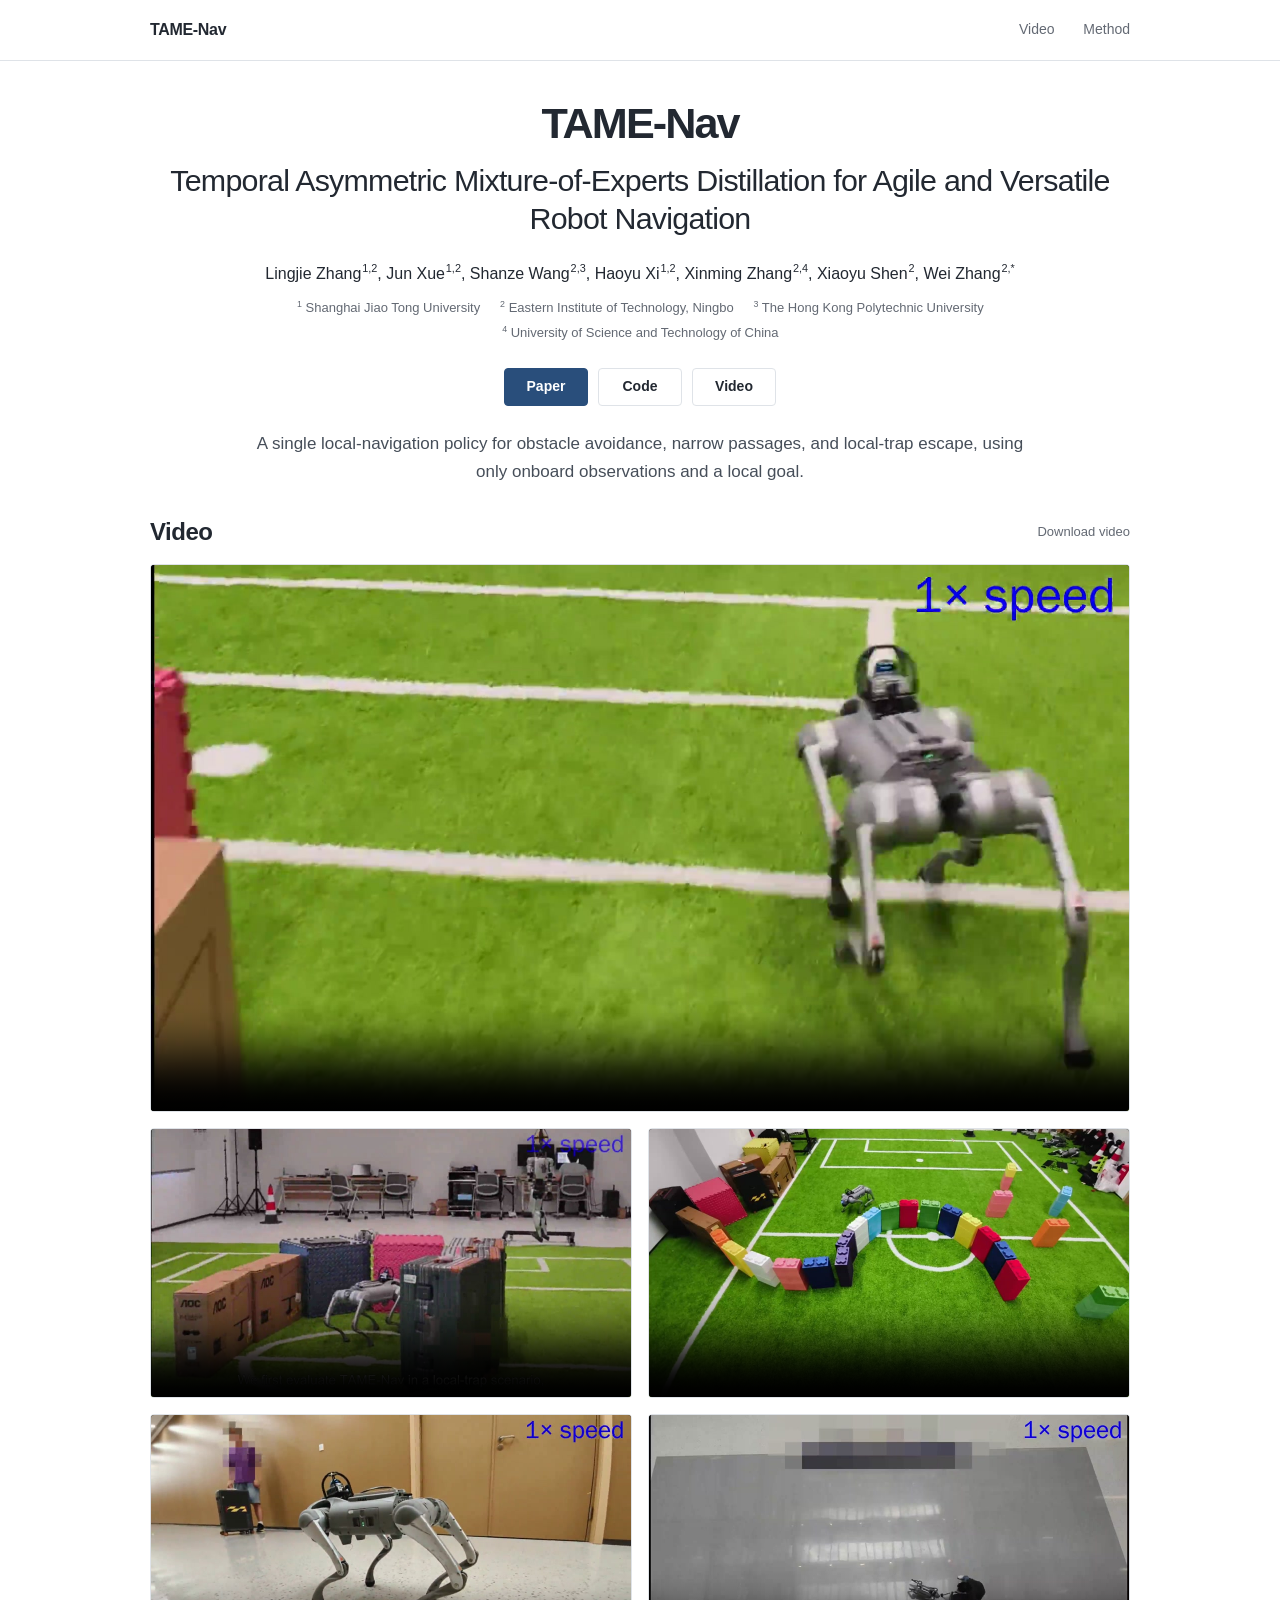
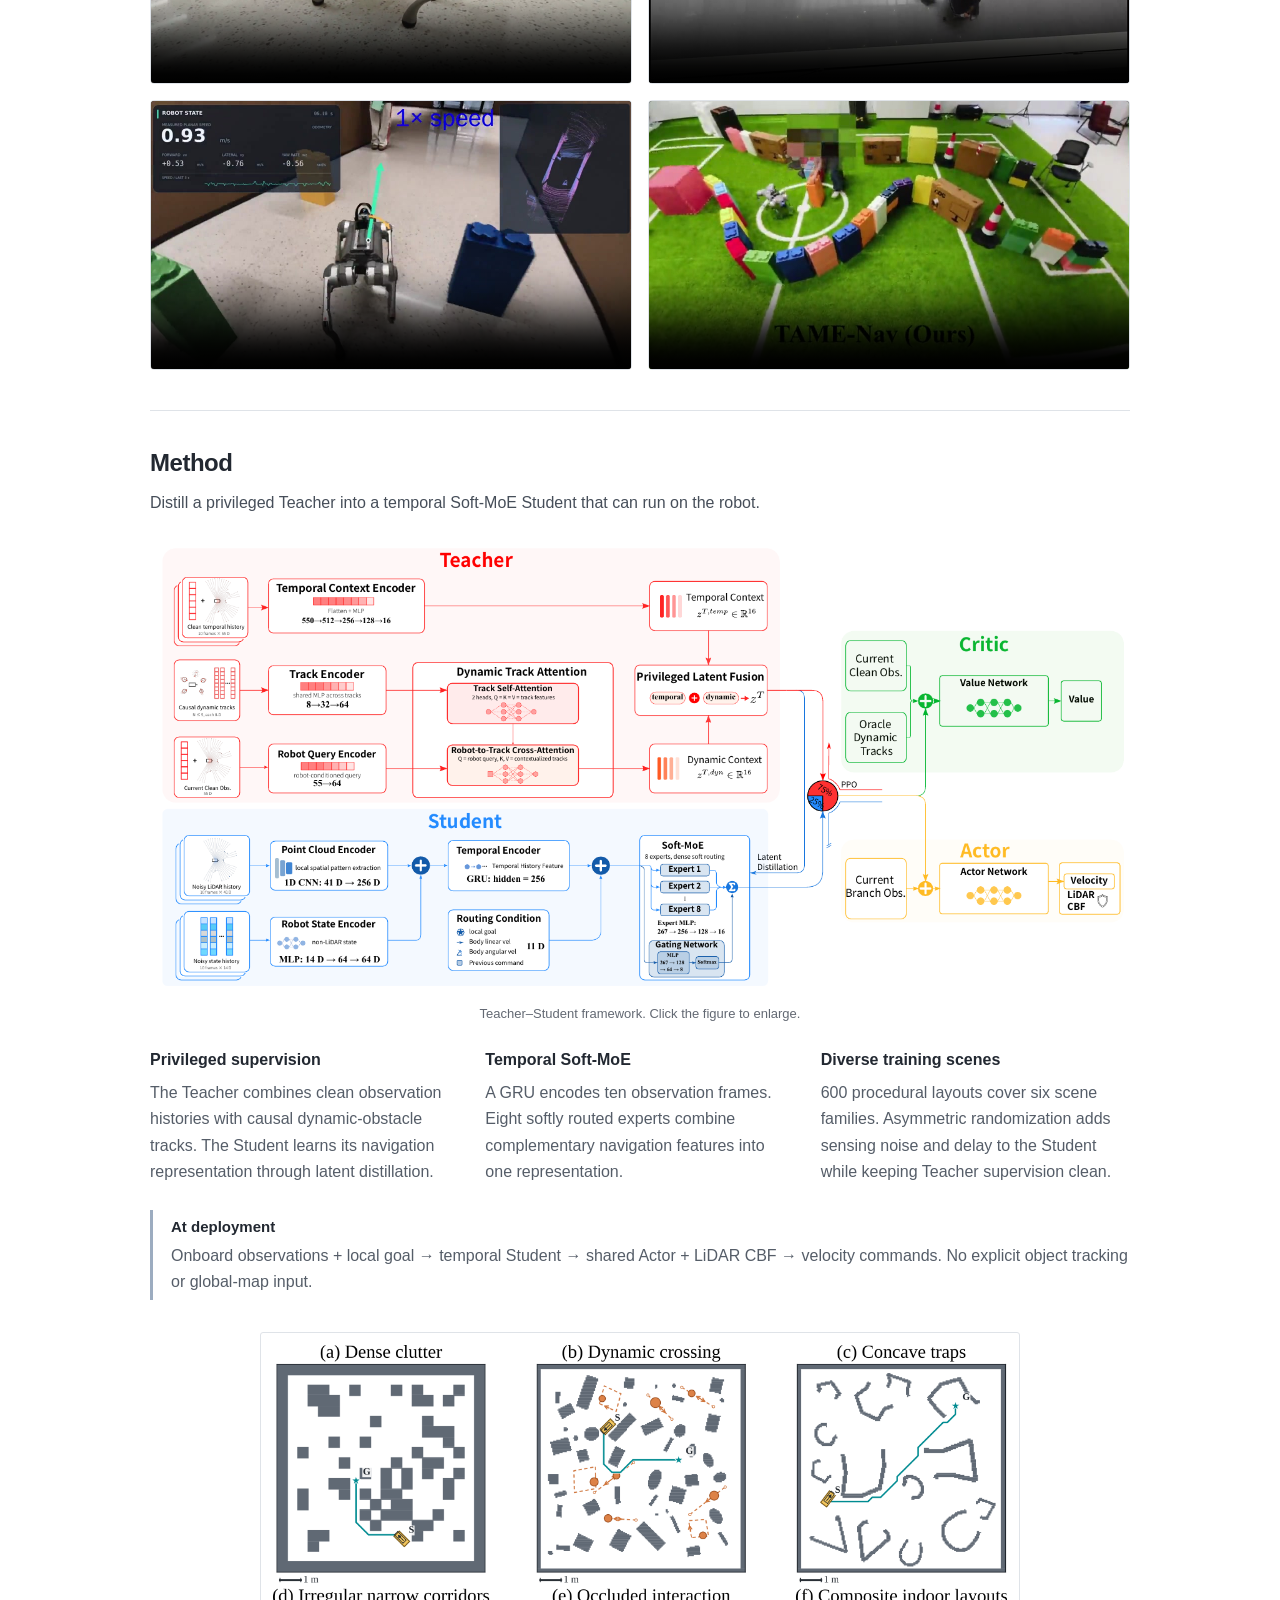
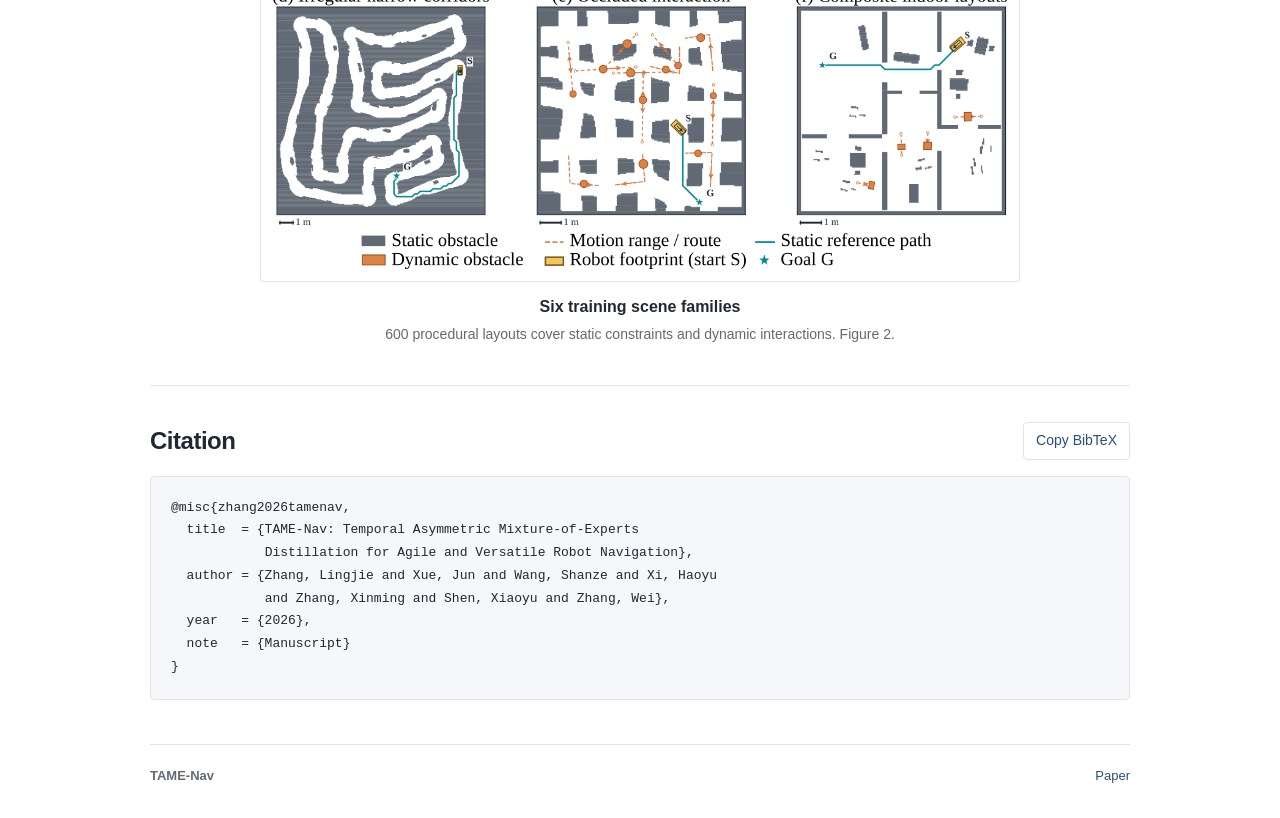
==== TAME-Nav/index.html @ 1a313aae "Publish TAME-Nav research website" ====
<!doctype html>
<html lang="en">
<head>
  <meta charset="utf-8">
  <meta name="viewport" content="width=device-width, initial-scale=1">
  <meta name="theme-color" content="#ffffff">
  <meta name="description" content="TAME-Nav: temporal asymmetric mixture-of-experts distillation for robot navigation. Paper, video demonstrations, and method overview.">
  <meta property="og:title" content="TAME-Nav | Robot Navigation">
  <meta property="og:description" content="A single local-navigation policy for obstacle avoidance, narrow passages, and local-trap escape.">
  <meta property="og:type" content="website">
  <meta property="og:url" content="https://zljjacob.github.io/TAME-Nav/">
  <link rel="canonical" href="https://zljjacob.github.io/TAME-Nav/">
  <title>TAME-Nav | Robot Navigation</title>
  <link rel="icon" type="image/svg+xml" href="data:image/svg+xml,%3Csvg xmlns='http://www.w3.org/2000/svg' viewBox='0 0 40 40'%3E%3Crect width='40' height='40' rx='5' fill='%23243e63'/%3E%3Cpath d='M10 12h20M20 12v18' fill='none' stroke='white' stroke-width='4'/%3E%3C/svg%3E">
  <link rel="stylesheet" href="styles.css">
  <script src="app.js" defer></script>
</head>
<body>
  <a class="skip-link" href="#main">Skip to content</a>
  <header class="site-header"><div class="header-inner">
    <a class="wordmark" href="#main">TAME-Nav</a>
    <nav aria-label="Main navigation">
      <a href="#video">Video</a>
      <a href="#method">Method</a>
    </nav>
  </div></header>
  <main id="main" class="container">
    <section class="paper-header" aria-labelledby="paper-title">
      <h1 id="paper-title"><strong>TAME-Nav</strong><span>Temporal Asymmetric Mixture-of-Experts Distillation for Agile and Versatile Robot Navigation</span></h1>
      <p class="authors">Lingjie Zhang<sup>1,2</sup>, Jun Xue<sup>1,2</sup>, Shanze Wang<sup>2,3</sup>, Haoyu Xi<sup>1,2</sup>, Xinming Zhang<sup>2,4</sup>, Xiaoyu Shen<sup>2</sup>, <a href="mailto:zhw@eitech.edu.cn">Wei Zhang<sup>2,*</sup></a></p>
      <div class="affiliations">
        <span><sup>1</sup> <span>Shanghai Jiao Tong University</span></span>
        <span><sup>2</sup> <span>Eastern Institute of Technology, Ningbo</span></span>
        <span><sup>3</sup> <span>The Hong Kong Polytechnic University</span></span>
        <span><sup>4</sup> <span>University of Science and Technology of China</span></span>
      </div>
      <div class="paper-links">
        <a class="button primary" href="assets/TAME-Nav.pdf" target="_blank" rel="noopener">Paper</a>
        <a class="button" href="https://github.com/zljjacob/TAME-Nav" target="_blank" rel="noopener">Code</a>
        <a class="button" href="#video">Video</a>
      </div>
      <p class="overview">A single local-navigation policy for obstacle avoidance, narrow passages, and local-trap escape, using only onboard observations and a local goal.</p>
    </section>
    <section id="video" class="video-section" aria-labelledby="video-heading">
      <div class="section-line"><h2 id="video-heading">Video</h2><a class="meta" href="assets/TAME-Nav.mp4" download="TAME-Nav.mp4">Download video</a></div>
      <div class="video-frame">
        <video id="research-video" controls playsinline preload="none" poster="assets/video-poster.jpg" width="1920" height="1072" aria-label="TAME-Nav research video">
          <source src="assets/TAME-Nav.mp4" type='video/mp4; codecs="avc1.640028, mp4a.40.2"'>
          <source src="assets/TAME-Nav.webm" type='video/webm; codecs="vp9, opus"'>
          <p><a href="assets/TAME-Nav.mp4">Download the video</a></p>
        </video>
      </div>
      <p id="video-status" class="status" role="status"></p>
      <div class="video-list">
        <div class="video-frame"><video aria-label="Video clip 1" id="trap-clip" controls playsinline preload="none" poster="assets/local-trap.jpg" width="960" height="536">
            <source src="assets/local-trap-silent.mp4" type='video/mp4; codecs="avc1.64001f"'>
            <source src="assets/local-trap-silent.webm" type='video/webm; codecs="vp9"'>
            <a href="assets/local-trap-silent.mp4">Download clip</a>
          </video></div>
        <div class="video-frame"><video aria-label="Video clip 2" id="overhead-clip" controls playsinline preload="none" poster="assets/trap-overhead.jpg" width="960" height="536">
            <source src="assets/trap-overhead-silent.mp4" type='video/mp4; codecs="avc1.64001f"'>
            <source src="assets/trap-overhead-silent.webm" type='video/webm; codecs="vp9"'>
            <a href="assets/trap-overhead-silent.mp4">Download clip</a>
          </video></div>
        <div class="video-frame"><video aria-label="Video clip 3" id="case-clip" controls playsinline preload="none" poster="assets/moving-case.jpg" width="960" height="536">
            <source src="assets/moving-case-silent.mp4" type='video/mp4; codecs="avc1.64001f"'>
            <source src="assets/moving-case-silent.webm" type='video/webm; codecs="vp9"'>
            <a href="assets/moving-case-silent.mp4">Download clip</a>
          </video></div>
        <div class="video-frame"><video aria-label="Video clip 4" id="human-clip" controls playsinline preload="none" poster="assets/human-interaction.jpg" width="960" height="536">
            <source src="assets/human-interaction-silent.mp4" type='video/mp4; codecs="avc1.64001f"'>
            <source src="assets/human-interaction-silent.webm" type='video/webm; codecs="vp9"'>
            <a href="assets/human-interaction-silent.mp4">Download clip</a>
          </video></div>
        <div class="video-frame"><video aria-label="Video clip 5" id="dynamic-clip" controls playsinline preload="none" poster="assets/dynamic-obstacles.jpg" width="960" height="536">
            <source src="assets/dynamic-obstacles-silent.mp4" type='video/mp4; codecs="avc1.64001f"'>
            <source src="assets/dynamic-obstacles-silent.webm" type='video/webm; codecs="vp9"'>
            <a href="assets/dynamic-obstacles-silent.mp4">Download clip</a>
          </video></div>
        <div class="video-frame"><video aria-label="Video clip 6" id="field-clip" controls playsinline preload="none" poster="assets/dynamic-field.jpg" width="960" height="536">
            <source src="assets/dynamic-field-silent.mp4" type='video/mp4; codecs="avc1.64001f"'>
            <source src="assets/dynamic-field-silent.webm" type='video/webm; codecs="vp9"'>
            <a href="assets/dynamic-field-silent.mp4">Download clip</a>
          </video></div>
      </div>
    </section>
    <section id="method" class="section" aria-labelledby="method-heading">
      <h2 id="method-heading">Method</h2>
      <p class="section-intro">Distill a privileged Teacher into a temporal Soft-MoE Student that can run on the robot.</p>
      <figure class="architecture">
        <a href="assets/architecture.png" target="_blank" rel="noopener" aria-label="Open full-resolution method diagram"><img src="assets/architecture.png" width="1570" height="725" loading="lazy" alt="Teacher–Student architecture: clean histories and causal obstacle tracks supervise a temporal Soft-MoE Student through latent distillation, with a shared Actor and a training-only Critic."></a>
        <figcaption>Teacher–Student framework. Click the figure to enlarge.</figcaption>
      </figure>
      <div class="method-points">
        <article><h3>Privileged supervision</h3><p>The Teacher combines clean observation histories with causal dynamic-obstacle tracks. The Student learns its navigation representation through latent distillation.</p></article>
        <article><h3>Temporal Soft-MoE</h3><p>A GRU encodes ten observation frames. Eight softly routed experts combine complementary navigation features into one representation.</p></article>
        <article><h3>Diverse training scenes</h3><p>600 procedural layouts cover six scene families. Asymmetric randomization adds sensing noise and delay to the Student while keeping Teacher supervision clean.</p></article>
      </div>
      <div class="deployment"><strong>At deployment</strong><p>Onboard observations + local goal → temporal Student → shared Actor + LiDAR CBF → velocity commands. No explicit object tracking or global-map input.</p></div>
      <figure class="training-figure paper-figure">
        <a href="assets/training-scenes.png" target="_blank" rel="noopener" aria-label="Enlarge the six training scene families"><img src="assets/training-scenes.png" width="2400" height="1716" loading="lazy" alt="Six training scene families: dense clutter, dynamic crossings, concave traps, irregular narrow corridors, occluded interactions, and composite indoor layouts."></a>
        <figcaption><strong>Six training scene families</strong><span>600 procedural layouts cover static constraints and dynamic interactions. Figure 2.</span></figcaption>
      </figure>
    </section>
    <section id="citation" class="section citation-section" aria-labelledby="citation-heading">
      <div class="section-line"><h2 id="citation-heading">Citation</h2><button type="button" id="copy-citation">Copy BibTeX</button></div>
      <pre id="bibtex">@misc{zhang2026tamenav,
  title  = {TAME-Nav: Temporal Asymmetric Mixture-of-Experts
            Distillation for Agile and Versatile Robot Navigation},
  author = {Zhang, Lingjie and Xue, Jun and Wang, Shanze and Xi, Haoyu
            and Zhang, Xinming and Shen, Xiaoyu and Zhang, Wei},
  year   = {2026},
  note   = {Manuscript}
}</pre>
      <p id="copy-status" class="status" role="status"></p>
    </section>
  </main>
  <footer class="container"><span>TAME-Nav</span><a href="assets/TAME-Nav.pdf" target="_blank" rel="noopener">Paper</a></footer>
</body>
</html>
---- TAME-Nav/styles.css ----
:root{color-scheme:light;--ink:#222831;--muted:#636973;--line:#dfe3e8;--accent:#294e7b;--wash:#f5f7fa;font-family:Arial,"Helvetica Neue","PingFang SC","Microsoft YaHei",sans-serif;font-size:16px;color:var(--ink);background:#fff;font-synthesis:none}
*{box-sizing:border-box}html{scroll-behavior:smooth;scroll-padding-top:5rem}body{margin:0;line-height:1.65}
a{color:var(--accent);text-decoration:none;text-underline-offset:3px}a:hover{text-decoration:underline}button,a{-webkit-tap-highlight-color:transparent}button{font:inherit;cursor:pointer;color:var(--accent)}button:hover{color:#112b50}
button:focus-visible,a:focus-visible,summary:focus-visible,video:focus-visible{outline:3px solid #5e85b7;outline-offset:4px}
.container,.header-inner{width:min(100% - 3rem,980px);margin-inline:auto}.site-header{border-bottom:1px solid var(--line);background:#fff}.header-inner{display:flex;justify-content:space-between;align-items:center;min-height:60px;gap:1rem}.wordmark{font-weight:700;color:var(--ink);letter-spacing:-.02em}nav{display:flex;align-items:center;gap:1.8rem;font-size:.875rem}nav a{color:var(--muted)}nav button{border:0;border-left:1px solid var(--line);background:none;padding:.15rem 0 .15rem 1.5rem;min-height:40px}
.paper-header{text-align:center;padding:38px 0 30px}h1,h2,h3,p,figure{margin:0}h1{max-width:940px;margin:auto;font-size:1.9rem;font-weight:500;line-height:1.25;letter-spacing:-.025em}h1 strong{display:block;font-size:2.7rem;line-height:1.15;font-weight:700;letter-spacing:-.045em;margin-bottom:12px}h1>span{display:block}.authors{max-width:960px;margin:22px auto 8px;font-size:1rem;line-height:1.85}sup{font-size:.68em;line-height:0;vertical-align:super;margin-left:.08em}.authors a{color:inherit}.affiliations{display:flex;flex-wrap:wrap;justify-content:center;gap:0 1.2rem;max-width:880px;margin:auto;font-size:.8125rem;color:var(--muted);line-height:1.9}.paper-links{display:flex;justify-content:center;gap:10px;margin-top:22px;flex-wrap:wrap}
.button{border:1px solid var(--line);border-radius:4px;min-width:84px;padding:5px 20px;font-size:.875rem;font-weight:600;color:var(--ink);background:#fff;display:inline-flex;align-items:center;justify-content:center;min-height:38px}.button:hover{background:var(--wash);text-decoration:none;border-color:#a5b3c4}.button.primary{background:var(--accent);border-color:var(--accent);color:#fff}.button.primary:hover{background:#183a65}.overview{max-width:800px;margin:24px auto 0;font-size:1.0625rem;line-height:1.65;color:#464e59}
h2{font-size:1.5rem;line-height:1.35;font-weight:650;letter-spacing:-.02em}h3{font-size:1rem;font-weight:650;line-height:1.5}.section-line{display:flex;align-items:center;justify-content:space-between;gap:1rem;margin-bottom:16px}.meta,.note,.architecture figcaption{font-size:.8125rem;color:var(--muted)}
.video-frame{overflow:hidden;background:#14171c;border:1px solid var(--line);border-radius:4px;line-height:0}video{display:block;width:100%;height:auto;aspect-ratio:120/67;object-fit:contain;background:#14171c}
.muted{color:var(--muted)}.note{line-height:1.6}
.section{border-top:1px solid var(--line);padding-top:36px;margin-top:40px}.section-intro{margin-top:10px;max-width:850px;color:#464e59}.architecture{margin:24px 0}.architecture img{display:block;width:100%;height:auto}.architecture figcaption{text-align:center;margin-top:10px}.method-points{display:grid;grid-template-columns:repeat(3,1fr);gap:26px;margin-top:24px}.method-points p{color:#555d68;margin-top:8px;font-size:1rem;line-height:1.65}.deployment{margin-top:24px;border-left:3px solid #9cacc0;padding:4px 0 4px 18px}.deployment strong{font-size:.9375rem}.deployment p{margin-top:3px;font-size:1rem;color:#555d68}
.citation-section{padding-bottom:12px}#copy-citation{font-size:.875rem;border:1px solid var(--line);padding:6px 12px;border-radius:4px;background:#fff;white-space:nowrap}#copy-citation:hover{background:var(--wash)}pre{font-family:ui-monospace,SFMono-Regular,Consolas,monospace;font-size:.8125rem;line-height:1.75;white-space:pre-wrap;overflow-wrap:anywhere;background:var(--wash);border:1px solid var(--line);border-radius:4px;padding:20px;margin:0}.status{font-size:.875rem;color:var(--accent)}.status:empty{display:none}.status:not(:empty){margin-top:8px}footer{border-top:1px solid var(--line);margin-top:32px!important;padding-block:20px 32px;display:flex;justify-content:space-between;align-items:baseline;gap:16px;font-size:.8125rem;color:var(--muted)}footer>span{font-weight:600}.skip-link{position:absolute;top:-100px;left:1rem;background:#fff;padding:.6rem;z-index:10}.skip-link:focus{top:8px}.sr-only{position:absolute;width:1px;height:1px;padding:0;margin:-1px;overflow:hidden;clip:rect(0,0,0,0);white-space:nowrap;border:0}
@media(min-width:1500px){.container,.header-inner{max-width:1040px}}
@media(max-width:760px){.container,.header-inner{width:calc(100% - 2rem)}.paper-header{padding-top:28px}h1{font-size:1.55rem}h1 strong{font-size:2.3rem}.authors{margin-top:18px}.overview{font-size:1rem}.method-points{grid-template-columns:1fr;gap:18px}.method-points p{margin-top:4px}.section{margin-top:30px;padding-top:28px}footer{align-items:flex-start;flex-direction:column;gap:4px}}
@media(max-width:480px){.header-inner{flex-wrap:wrap;gap:0;padding-block:8px}.wordmark{font-size:.9375rem}nav{gap:1rem}nav button{padding-left:.8rem}.paper-header{padding-top:26px}h1{font-size:1.375rem;line-height:1.35}h1 strong{font-size:2.25rem}.authors{font-size:.9375rem}.affiliations{display:grid;gap:1px;font-size:.8125rem}.paper-links{margin-top:18px}.overview{text-align:left;margin-top:22px}h2{font-size:1.375rem}.citation-section .section-line{align-items:flex-start;flex-wrap:wrap}pre{padding:14px}}
@media(prefers-reduced-motion:reduce){html{scroll-behavior:auto}}
nav{flex-wrap:wrap;max-width:100%}



@media(max-width:760px){}







.paper-figure img{display:block;width:100%;height:auto}
.paper-figure>a{display:block;border:1px solid var(--line);border-radius:3px;padding:12px;background:white}
.paper-figure>a:hover{border-color:#9aabc0}
.paper-figure figcaption{margin-top:12px;line-height:1.6;font-size:.875rem;color:var(--muted)}
.paper-figure figcaption strong{display:block;font-size:1rem;color:var(--ink);font-weight:600;margin-bottom:3px}
.paper-figure figcaption span{display:block}
.training-figure{width:min(100%,760px);margin:32px auto 0}
.training-figure figcaption{text-align:center}
@media(max-width:760px){.paper-figure>a{padding:8px}}

.video-list{display:grid;grid-template-columns:repeat(2,minmax(0,1fr));gap:16px;margin-top:16px}
.video-list .video-frame{min-width:0}
@media(max-width:760px){.video-list{grid-template-columns:1fr}}
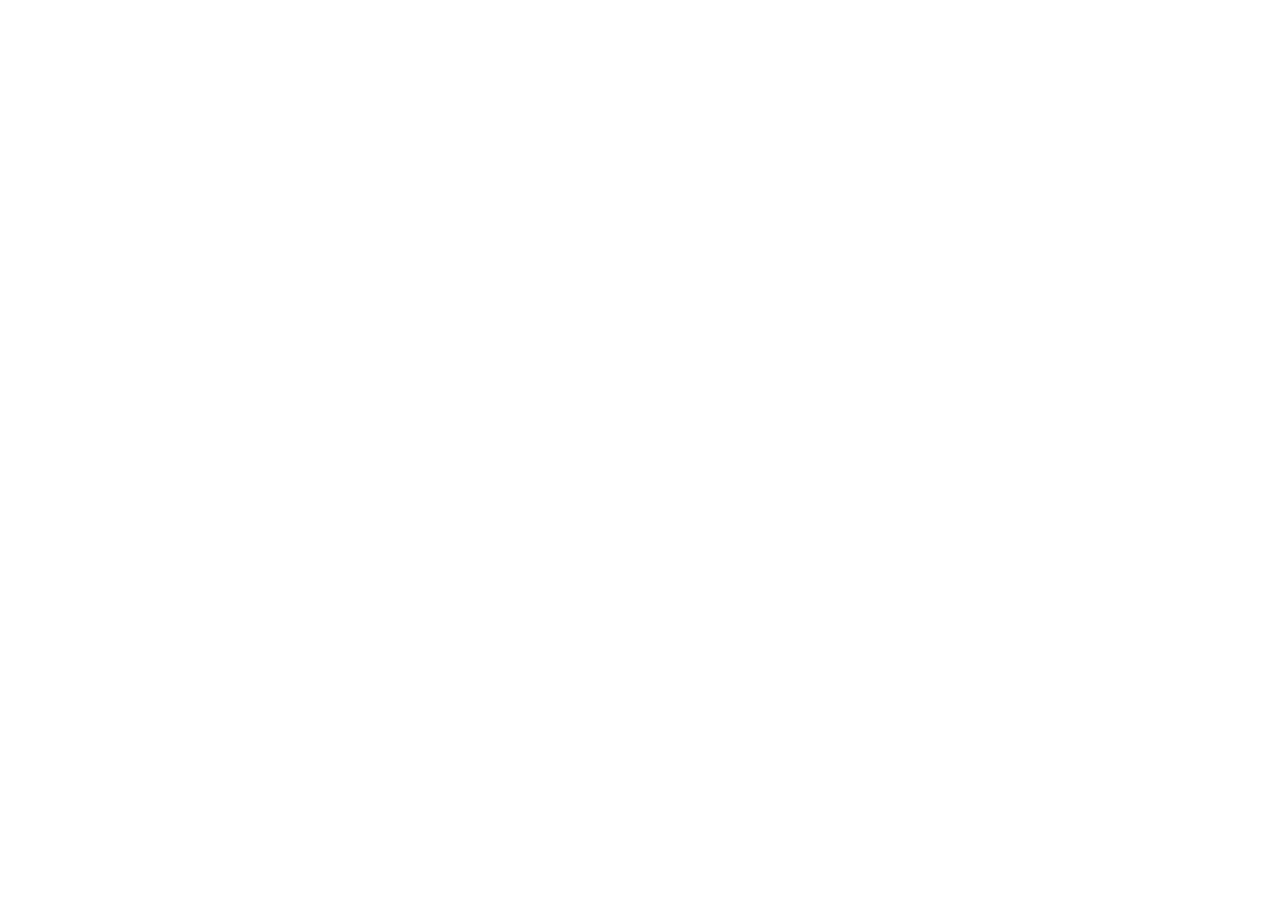
==== commit c06e61a0: "Redirect TAME-Nav website to organization Pages domain" ====
--- a/TAME-Nav/index.html
+++ b/TAME-Nav/index.html
@@ -3,118 +3,10 @@
 <head>
   <meta charset="utf-8">
   <meta name="viewport" content="width=device-width, initial-scale=1">
-  <meta name="theme-color" content="#ffffff">
-  <meta name="description" content="TAME-Nav: temporal asymmetric mixture-of-experts distillation for robot navigation. Paper, video demonstrations, and method overview.">
-  <meta property="og:title" content="TAME-Nav | Robot Navigation">
-  <meta property="og:description" content="A single local-navigation policy for obstacle avoidance, narrow passages, and local-trap escape.">
-  <meta property="og:type" content="website">
-  <meta property="og:url" content="https://zljjacob.github.io/TAME-Nav/">
-  <link rel="canonical" href="https://zljjacob.github.io/TAME-Nav/">
-  <title>TAME-Nav | Robot Navigation</title>
-  <link rel="icon" type="image/svg+xml" href="data:image/svg+xml,%3Csvg xmlns='http://www.w3.org/2000/svg' viewBox='0 0 40 40'%3E%3Crect width='40' height='40' rx='5' fill='%23243e63'/%3E%3Cpath d='M10 12h20M20 12v18' fill='none' stroke='white' stroke-width='4'/%3E%3C/svg%3E">
-  <link rel="stylesheet" href="styles.css">
-  <script src="app.js" defer></script>
+  <meta http-equiv="refresh" content="0; url=https://tame-nav.github.io/">
+  <link rel="canonical" href="https://tame-nav.github.io/">
+  <title>TAME-Nav</title>
+  <script>window.location.replace('https://tame-nav.github.io/' + window.location.hash);</script>
 </head>
-<body>
-  <a class="skip-link" href="#main">Skip to content</a>
-  <header class="site-header"><div class="header-inner">
-    <a class="wordmark" href="#main">TAME-Nav</a>
-    <nav aria-label="Main navigation">
-      <a href="#video">Video</a>
-      <a href="#method">Method</a>
-    </nav>
-  </div></header>
-  <main id="main" class="container">
-    <section class="paper-header" aria-labelledby="paper-title">
-      <h1 id="paper-title"><strong>TAME-Nav</strong><span>Temporal Asymmetric Mixture-of-Experts Distillation for Agile and Versatile Robot Navigation</span></h1>
-      <p class="authors">Lingjie Zhang<sup>1,2</sup>, Jun Xue<sup>1,2</sup>, Shanze Wang<sup>2,3</sup>, Haoyu Xi<sup>1,2</sup>, Xinming Zhang<sup>2,4</sup>, Xiaoyu Shen<sup>2</sup>, <a href="mailto:zhw@eitech.edu.cn">Wei Zhang<sup>2,*</sup></a></p>
-      <div class="affiliations">
-        <span><sup>1</sup> <span>Shanghai Jiao Tong University</span></span>
-        <span><sup>2</sup> <span>Eastern Institute of Technology, Ningbo</span></span>
-        <span><sup>3</sup> <span>The Hong Kong Polytechnic University</span></span>
-        <span><sup>4</sup> <span>University of Science and Technology of China</span></span>
-      </div>
-      <div class="paper-links">
-        <a class="button primary" href="assets/TAME-Nav.pdf" target="_blank" rel="noopener">Paper</a>
-        <a class="button" href="https://github.com/zljjacob/TAME-Nav" target="_blank" rel="noopener">Code</a>
-        <a class="button" href="#video">Video</a>
-      </div>
-      <p class="overview">A single local-navigation policy for obstacle avoidance, narrow passages, and local-trap escape, using only onboard observations and a local goal.</p>
-    </section>
-    <section id="video" class="video-section" aria-labelledby="video-heading">
-      <div class="section-line"><h2 id="video-heading">Video</h2><a class="meta" href="assets/TAME-Nav.mp4" download="TAME-Nav.mp4">Download video</a></div>
-      <div class="video-frame">
-        <video id="research-video" controls playsinline preload="none" poster="assets/video-poster.jpg" width="1920" height="1072" aria-label="TAME-Nav research video">
-          <source src="assets/TAME-Nav.mp4" type='video/mp4; codecs="avc1.640028, mp4a.40.2"'>
-          <source src="assets/TAME-Nav.webm" type='video/webm; codecs="vp9, opus"'>
-          <p><a href="assets/TAME-Nav.mp4">Download the video</a></p>
-        </video>
-      </div>
-      <p id="video-status" class="status" role="status"></p>
-      <div class="video-list">
-        <div class="video-frame"><video aria-label="Video clip 1" id="trap-clip" controls playsinline preload="none" poster="assets/local-trap.jpg" width="960" height="536">
-            <source src="assets/local-trap-silent.mp4" type='video/mp4; codecs="avc1.64001f"'>
-            <source src="assets/local-trap-silent.webm" type='video/webm; codecs="vp9"'>
-            <a href="assets/local-trap-silent.mp4">Download clip</a>
-          </video></div>
-        <div class="video-frame"><video aria-label="Video clip 2" id="overhead-clip" controls playsinline preload="none" poster="assets/trap-overhead.jpg" width="960" height="536">
-            <source src="assets/trap-overhead-silent.mp4" type='video/mp4; codecs="avc1.64001f"'>
-            <source src="assets/trap-overhead-silent.webm" type='video/webm; codecs="vp9"'>
-            <a href="assets/trap-overhead-silent.mp4">Download clip</a>
-          </video></div>
-        <div class="video-frame"><video aria-label="Video clip 3" id="case-clip" controls playsinline preload="none" poster="assets/moving-case.jpg" width="960" height="536">
-            <source src="assets/moving-case-silent.mp4" type='video/mp4; codecs="avc1.64001f"'>
-            <source src="assets/moving-case-silent.webm" type='video/webm; codecs="vp9"'>
-            <a href="assets/moving-case-silent.mp4">Download clip</a>
-          </video></div>
-        <div class="video-frame"><video aria-label="Video clip 4" id="human-clip" controls playsinline preload="none" poster="assets/human-interaction.jpg" width="960" height="536">
-            <source src="assets/human-interaction-silent.mp4" type='video/mp4; codecs="avc1.64001f"'>
-            <source src="assets/human-interaction-silent.webm" type='video/webm; codecs="vp9"'>
-            <a href="assets/human-interaction-silent.mp4">Download clip</a>
-          </video></div>
-        <div class="video-frame"><video aria-label="Video clip 5" id="dynamic-clip" controls playsinline preload="none" poster="assets/dynamic-obstacles.jpg" width="960" height="536">
-            <source src="assets/dynamic-obstacles-silent.mp4" type='video/mp4; codecs="avc1.64001f"'>
-            <source src="assets/dynamic-obstacles-silent.webm" type='video/webm; codecs="vp9"'>
-            <a href="assets/dynamic-obstacles-silent.mp4">Download clip</a>
-          </video></div>
-        <div class="video-frame"><video aria-label="Video clip 6" id="field-clip" controls playsinline preload="none" poster="assets/dynamic-field.jpg" width="960" height="536">
-            <source src="assets/dynamic-field-silent.mp4" type='video/mp4; codecs="avc1.64001f"'>
-            <source src="assets/dynamic-field-silent.webm" type='video/webm; codecs="vp9"'>
-            <a href="assets/dynamic-field-silent.mp4">Download clip</a>
-          </video></div>
-      </div>
-    </section>
-    <section id="method" class="section" aria-labelledby="method-heading">
-      <h2 id="method-heading">Method</h2>
-      <p class="section-intro">Distill a privileged Teacher into a temporal Soft-MoE Student that can run on the robot.</p>
-      <figure class="architecture">
-        <a href="assets/architecture.png" target="_blank" rel="noopener" aria-label="Open full-resolution method diagram"><img src="assets/architecture.png" width="1570" height="725" loading="lazy" alt="Teacher–Student architecture: clean histories and causal obstacle tracks supervise a temporal Soft-MoE Student through latent distillation, with a shared Actor and a training-only Critic."></a>
-        <figcaption>Teacher–Student framework. Click the figure to enlarge.</figcaption>
-      </figure>
-      <div class="method-points">
-        <article><h3>Privileged supervision</h3><p>The Teacher combines clean observation histories with causal dynamic-obstacle tracks. The Student learns its navigation representation through latent distillation.</p></article>
-        <article><h3>Temporal Soft-MoE</h3><p>A GRU encodes ten observation frames. Eight softly routed experts combine complementary navigation features into one representation.</p></article>
-        <article><h3>Diverse training scenes</h3><p>600 procedural layouts cover six scene families. Asymmetric randomization adds sensing noise and delay to the Student while keeping Teacher supervision clean.</p></article>
-      </div>
-      <div class="deployment"><strong>At deployment</strong><p>Onboard observations + local goal → temporal Student → shared Actor + LiDAR CBF → velocity commands. No explicit object tracking or global-map input.</p></div>
-      <figure class="training-figure paper-figure">
-        <a href="assets/training-scenes.png" target="_blank" rel="noopener" aria-label="Enlarge the six training scene families"><img src="assets/training-scenes.png" width="2400" height="1716" loading="lazy" alt="Six training scene families: dense clutter, dynamic crossings, concave traps, irregular narrow corridors, occluded interactions, and composite indoor layouts."></a>
-        <figcaption><strong>Six training scene families</strong><span>600 procedural layouts cover static constraints and dynamic interactions. Figure 2.</span></figcaption>
-      </figure>
-    </section>
-    <section id="citation" class="section citation-section" aria-labelledby="citation-heading">
-      <div class="section-line"><h2 id="citation-heading">Citation</h2><button type="button" id="copy-citation">Copy BibTeX</button></div>
-      <pre id="bibtex">@misc{zhang2026tamenav,
-  title  = {TAME-Nav: Temporal Asymmetric Mixture-of-Experts
-            Distillation for Agile and Versatile Robot Navigation},
-  author = {Zhang, Lingjie and Xue, Jun and Wang, Shanze and Xi, Haoyu
-            and Zhang, Xinming and Shen, Xiaoyu and Zhang, Wei},
-  year   = {2026},
-  note   = {Manuscript}
-}</pre>
-      <p id="copy-status" class="status" role="status"></p>
-    </section>
-  </main>
-  <footer class="container"><span>TAME-Nav</span><a href="assets/TAME-Nav.pdf" target="_blank" rel="noopener">Paper</a></footer>
-</body>
+<body><a href="https://tame-nav.github.io/">TAME-Nav</a></body>
 </html>
